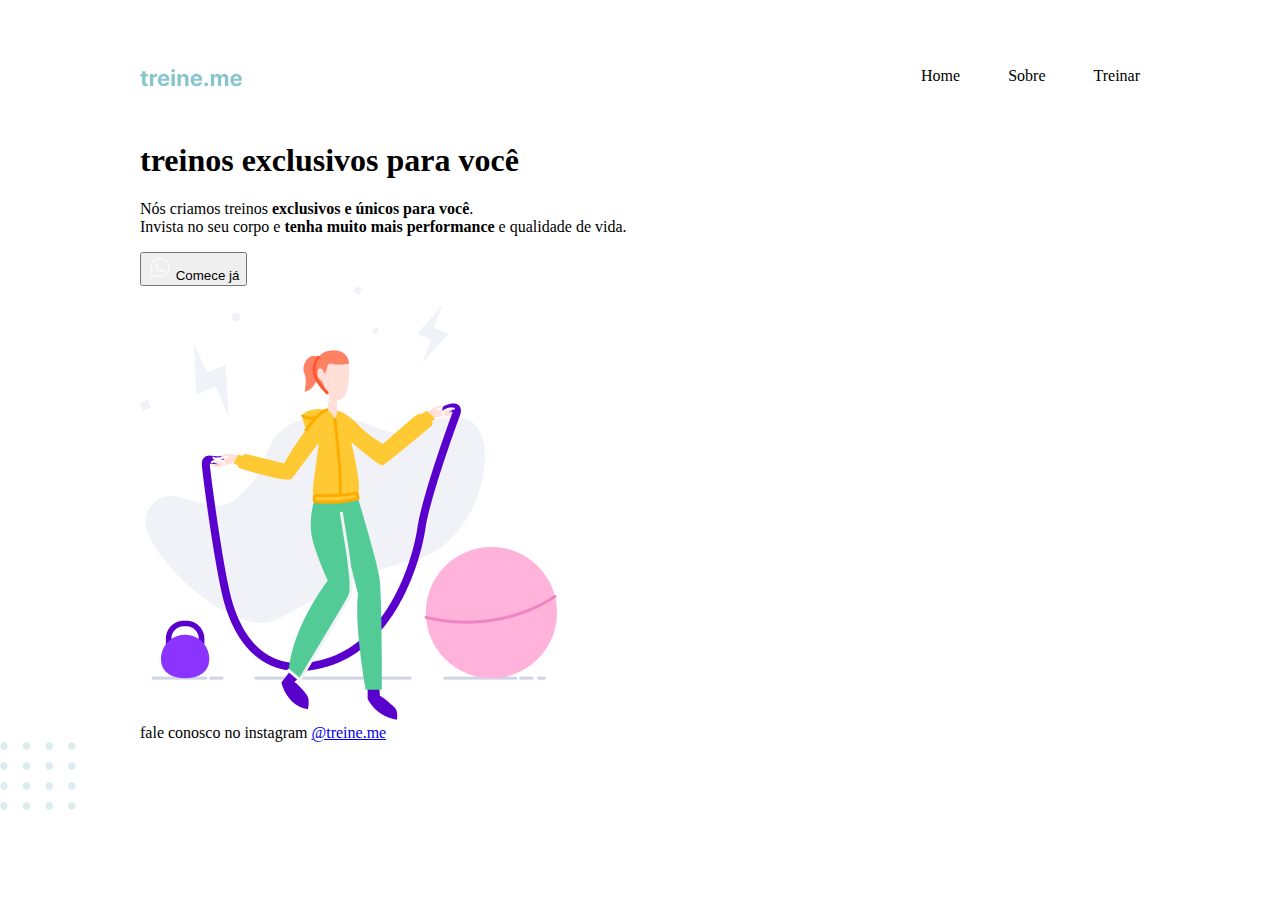
==== Projeto02/index.html @ 304b367a "projeto02inicializado" ====
<!DOCTYPE html>
<html lang="pt-br">
<head>
  <meta charset="UTF-8">
  <meta name="viewport" content="width=device-width, initial-scale=1.0">
  <title>Treine me</title>

  <link rel="stylesheet" href="style.css">
  
</head>
<body>
  
  <div class="page">

    <header>

      <img src="images/Logo.svg" alt="Treine.me"/>

      <nav>
        <ul>
          <li>Home</li>
          <li>Sobre</li>
          <li>Treinar</li>
        </ul>
      </nav>

    </header>


    <main>

      <section class="text">
        <h1>
          treinos exclusivos para você
        </h1>

        <p>
            Nós criamos treinos <strong>exclusivos e únicos para você</strong>. <br/>
            Invista no seu corpo e <strong>tenha muito mais performance</strong> e qualidade de vida.
        </p>

        <button>
          <img src="images/whats.svg" alt="ícone do whatsapp" />
          Comece já
        </button>
      </section>

      <img src="images/fitness-jump.png" alt="Desenho de uma mulher pulando corda numa academia" />
    </main>

    <footer>
      fale conosco no instagram <a href="https://instagram.com/@treine.me" target="_blank">@treine.me</a>
    </footer>

  </div>

    <img src="images/balls.svg" alt="bolinhas decorativas verdes no canto inferior direito da página">
  
  
</body>
</html>
---- Projeto02/style.css ----
body {
  margin: 0; /*mamrgin: limite da caixa*/
}
.page {
  width: 1000px;
  margin: 65px auto 0; /* TOP RIGHT BOTTOM LEFT */

  /*padding: preenchimento*/
}

header{
  display: flex;
  justify-content: space-between;
  align-items: center;
  margin-bottom: 55px;

}

ul {
  display: flex;
  list-style: none;
  gap: 48px;
  margin: 0;
  padding: 0;
}
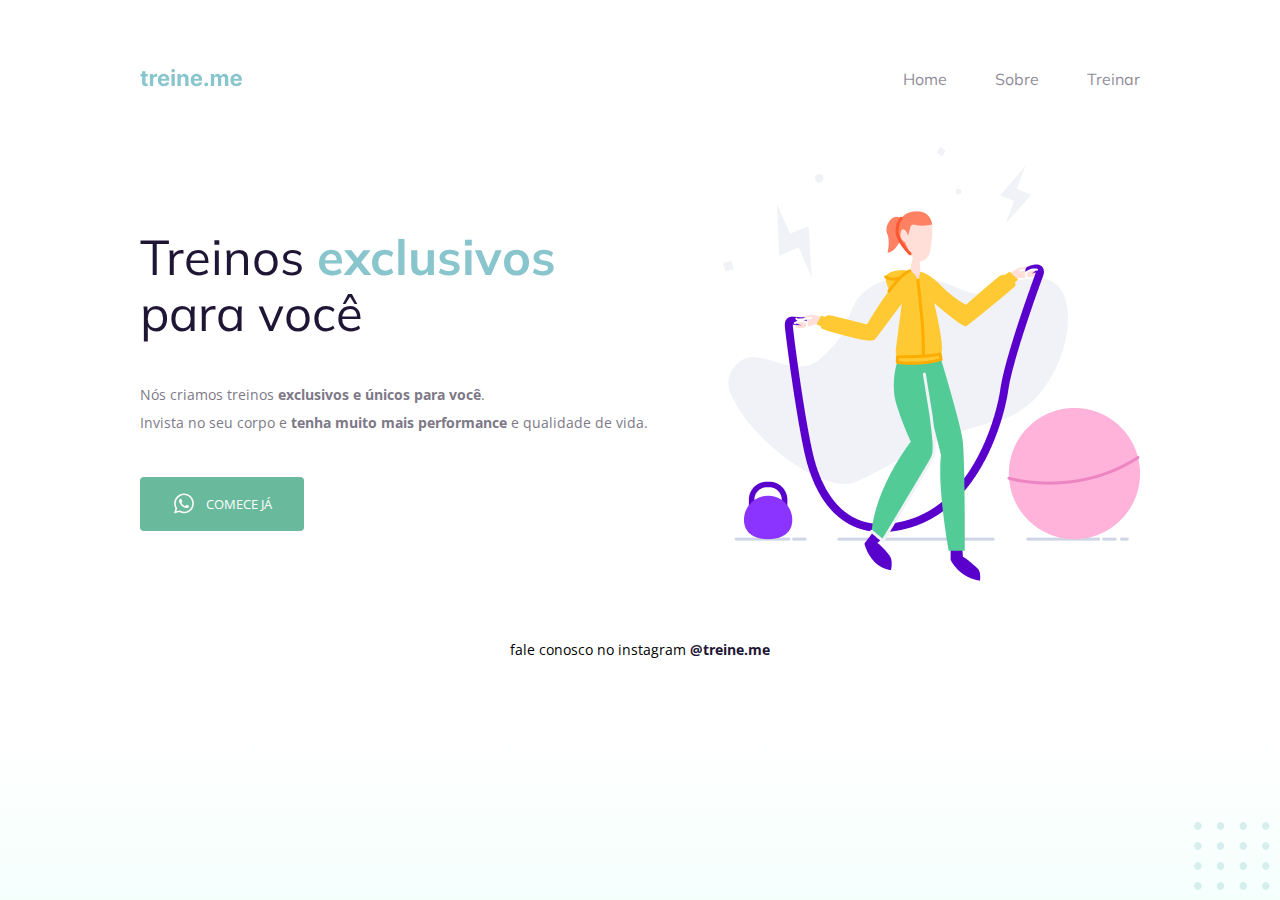
==== commit fa3a4b43: "projeto02_finalizado" ====
--- a/Projeto02/index.html
+++ b/Projeto02/index.html
@@ -1,9 +1,15 @@
 <!DOCTYPE html>
 <html lang="pt-br">
 <head>
+  <link rel="preconnect" href="https://fonts.googleapis.com">
+  <link rel="preconnect" href="https://fonts.gstatic.com" crossorigin>
+
   <meta charset="UTF-8">
   <meta name="viewport" content="width=device-width, initial-scale=1.0">
   <title>Treine me</title>
+
+  
+  <link href="https://fonts.googleapis.com/css2?family=Mulish:wght@400;700&family=Open+Sans:wght@400;700&display=swap" rel="stylesheet">
 
   <link rel="stylesheet" href="style.css">
   
@@ -12,26 +18,23 @@
   
   <div class="page">
 
-    <header>
-
-      <img src="images/Logo.svg" alt="Treine.me"/>
 
       <nav>
+        <a id="logo" href="#">
+          <img src="images/Logo.svg" alt="Treine.me"/>
+        </a>
         <ul>
-          <li>Home</li>
-          <li>Sobre</li>
-          <li>Treinar</li>
+          <li><a href="#">Home</a></li>
+          <li><a href="#">Sobre</a></li>
+          <li><a href="#">Treinar</a></li>
         </ul>
       </nav>
-
-    </header>
-
 
     <main>
 
       <section class="text">
         <h1>
-          treinos exclusivos para você
+          Treinos <span>exclusivos</span> para você
         </h1>
 
         <p>
@@ -54,7 +57,7 @@
 
   </div>
 
-    <img src="images/balls.svg" alt="bolinhas decorativas verdes no canto inferior direito da página">
+    <img id="balls" src="images/balls.svg" alt="bolinhas decorativas verdes no canto inferior direito da página">
   
   
 </body>
--- a/Projeto02/style.css
+++ b/Projeto02/style.css
@@ -1,14 +1,19 @@
 body {
   margin: 0; /*mamrgin: limite da caixa*/
+  font-family: 'Open Sans', sans-serif;
+
+  background: linear-gradient(180deg, rgba(227, 255, 248, 0) 82.08%, rgba(227, 255, 248, 0.38) 100%);
+  min-height: 100vh;
 }
 .page {
   width: 1000px;
-  margin: 65px auto 0; /* TOP RIGHT BOTTOM LEFT */
+  margin: 0 auto; /* TOP RIGHT BOTTOM LEFT */
+  padding-top: 65px;
 
   /*padding: preenchimento*/
 }
 
-header{
+nav{
   display: flex;
   justify-content: space-between;
   align-items: center;
@@ -23,3 +28,90 @@
   margin: 0;
   padding: 0;
 }
+a {
+  color: #1F1534;
+  text-decoration: none;
+}
+
+ul li a {
+  opacity: 0.5;
+}
+
+ul li a:hover {
+  font-weight: bold;
+  opacity: 1;
+}
+
+h1, ul{
+  font-family: 'Mulish', sans-serif;
+}
+
+main {
+  display: flex;
+  align-items: center;
+  justify-content: space-between;
+}
+
+h1 {
+  font-size: 49px;
+  line-height: 56px;
+  color: #1F1534;
+  font-weight: normal;
+  width: 490px;
+}
+
+h1 span {
+  color: #89C5CC;
+  font-weight: bold;
+  
+}
+
+section p {
+  font-size: 14px;
+  line-height: 28px;
+  color: #7D7987;
+  margin: 40px 0;
+
+}
+
+button {
+  color: white;
+  text-transform: uppercase;
+  font-family: 'Open Sans', sans-serif;
+
+  background: #69B99D;
+  border: none;
+  padding: 14px 32px 15px;
+
+  display: flex;
+  align-items: center;
+  justify-content: center;
+  gap: 10px;
+
+  border-radius: 4px;
+
+  cursor: pointer;
+}
+
+button:hover {
+  background: #4f9b80;
+}
+
+footer {
+  font-size: 14px;
+  line-height: 28px;
+  text-align: center;
+  margin-top: 55px;
+}
+
+footer a {
+  font-weight: bold;
+
+}
+
+#balls {
+  position: fixed;
+  bottom: 0;
+  right: 0;
+
+}
